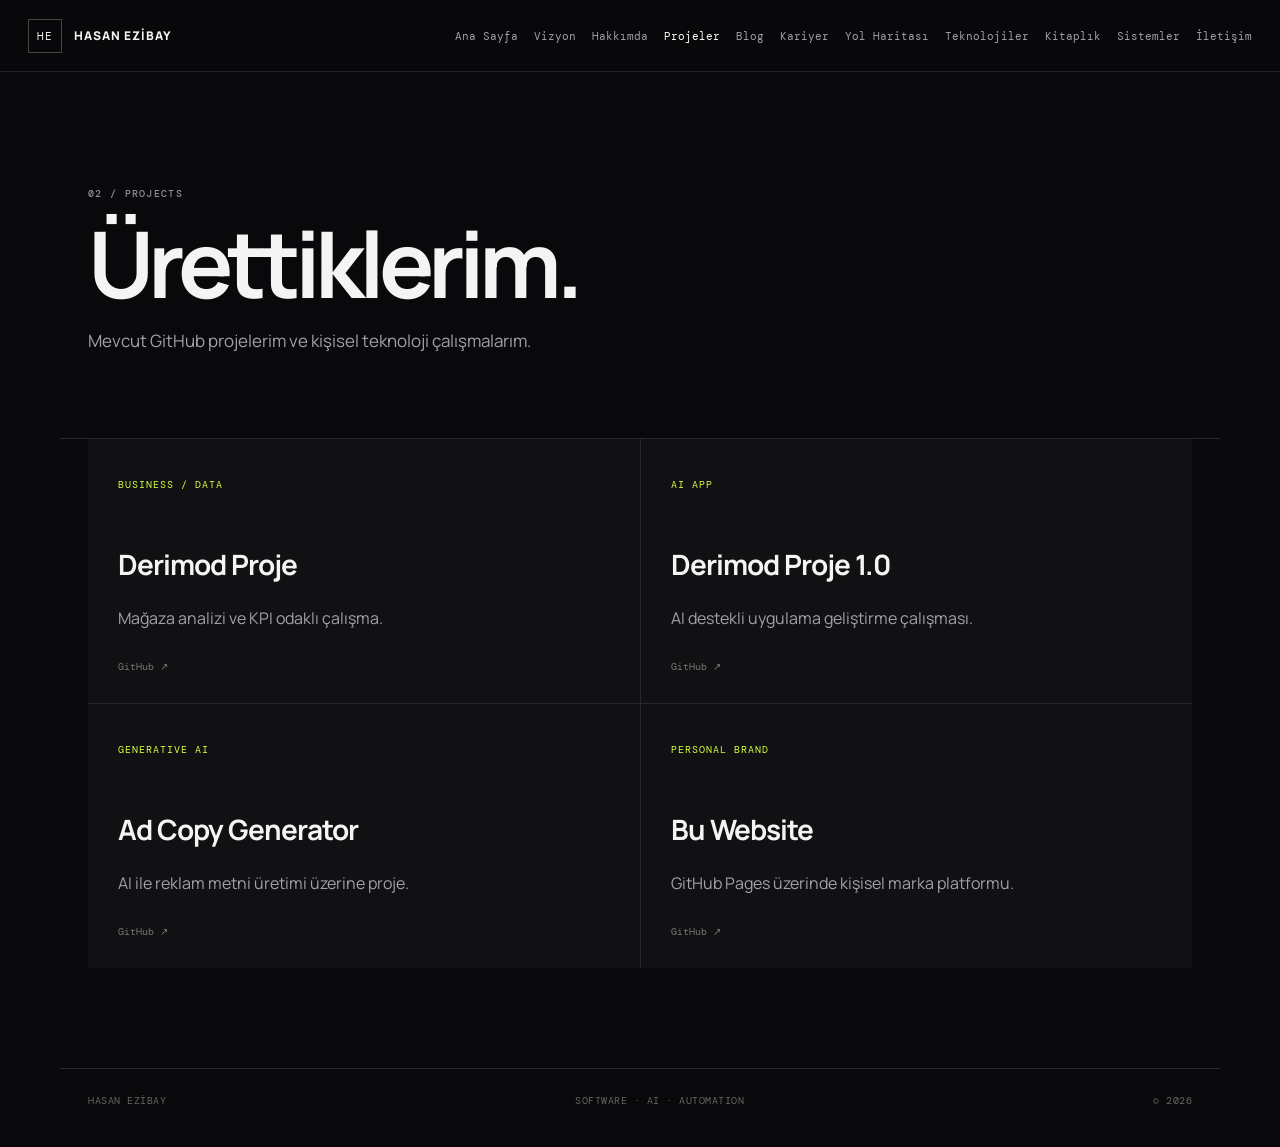
==== projects.html @ 58036315 "Add files via upload" ====
<!doctype html>
<html lang="tr">
<head>
<meta charset="utf-8">
<meta name="viewport" content="width=device-width,initial-scale=1">
<meta name="description" content="Hasan Ezibay — yazılım, yapay zekâ, otomasyon ve ürün geliştirme.">
<title>Projeler | Hasan Ezibay</title>
<link rel="preconnect" href="https://fonts.googleapis.com">
<link rel="preconnect" href="https://fonts.gstatic.com" crossorigin>
<link href="https://fonts.googleapis.com/css2?family=DM+Mono:wght@400;500&family=Manrope:wght@400;500;600;700;800&display=swap" rel="stylesheet">
<link rel="stylesheet" href="style.css">
</head>
<body>
<header class="site-header">
  <a class="brand" href="index.html"><span>HE</span> HASAN EZİBAY</a>
  <button class="menu-btn" aria-label="Menüyü aç/kapat">☰</button>
  <nav class="nav">
    <a href="index.html">Ana Sayfa</a><a href="vision.html">Vizyon</a>
    <a href="about.html">Hakkımda</a>
    <a href="projects.html">Projeler</a>
    <a href="blog.html">Blog</a>
    <a href="career.html">Kariyer</a>
    <a href="roadmap.html">Yol Haritası</a>
    <a href="tech.html">Teknolojiler</a>
    <a href="books.html">Kitaplık</a>
    <a href="systems.html">Sistemler</a>
    <a href="contact.html">İletişim</a>
  </nav>
</header>
<main>
<section class="page-head"><div class="eyebrow">02 / PROJECTS</div><h1>Ürettiklerim.</h1><p>Mevcut GitHub projelerim ve kişisel teknoloji çalışmalarım.</p></section>
<section class="cards">
<a class="card" href="https://github.com/hasanezibay/derimod_proje"><span>BUSINESS / DATA</span><h2>Derimod Proje</h2><p>Mağaza analizi ve KPI odaklı çalışma.</p><small>GitHub ↗</small></a>
<a class="card" href="https://github.com/hasanezibay/derimod_proje_1.0"><span>AI APP</span><h2>Derimod Proje 1.0</h2><p>AI destekli uygulama geliştirme çalışması.</p><small>GitHub ↗</small></a>
<a class="card" href="https://github.com/hasanezibay/ad-copy-generator"><span>GENERATIVE AI</span><h2>Ad Copy Generator</h2><p>AI ile reklam metni üretimi üzerine proje.</p><small>GitHub ↗</small></a>
<a class="card" href="https://github.com/hasanezibay/hasanezibay.github.io"><span>PERSONAL BRAND</span><h2>Bu Website</h2><p>GitHub Pages üzerinde kişisel marka platformu.</p><small>GitHub ↗</small></a>
</section>
</main>
<footer class="footer">
  <div>HASAN EZİBAY</div>
  <div>SOFTWARE · AI · AUTOMATION</div>
  <div>© <span id="year"></span></div>
</footer>
<script src="script.js"></script>
</body>
</html>
---- style.css ----
:root{--bg:#09090b;--surface:#111114;--surface2:#151519;--line:#28282e;--text:#f4f4f5;--muted:#a1a1aa;--accent:#d7ff3f;--max:1160px}*{box-sizing:border-box}html{scroll-behavior:smooth}body{margin:0;background:var(--bg);color:var(--text);font-family:Manrope,system-ui,sans-serif;line-height:1.7}a{color:inherit;text-decoration:none}.site-header{height:72px;position:sticky;top:0;z-index:50;background:#09090bdd;backdrop-filter:blur(16px);border-bottom:1px solid #222228;display:flex;align-items:center;justify-content:space-between;padding:0 28px}.brand{font-weight:800;letter-spacing:.08em;font-size:12px;white-space:nowrap}.brand span{display:inline-grid;place-items:center;width:34px;height:34px;border:1px solid #444;margin-right:9px;font:11px 'DM Mono'}.nav{display:flex;gap:16px;font:11px 'DM Mono';color:var(--muted);overflow:auto;white-space:nowrap}.nav a:hover,.nav a.active{color:#fff}.menu-btn{display:none;background:none;border:1px solid var(--line);color:#fff;padding:8px 10px}main{max-width:var(--max);margin:auto}.hero{padding:135px 28px 125px;min-height:690px}.eyebrow{font:500 10px 'DM Mono';letter-spacing:.13em;color:#8f8f98}.hero h1{font-size:clamp(54px,8vw,104px);line-height:.96;letter-spacing:-.065em;margin:24px 0 32px;max-width:1000px}.hero h1 em{color:var(--accent);font-style:normal}.hero-copy{max-width:680px;color:var(--muted);font-size:18px}.actions{display:flex;gap:10px;margin-top:34px;flex-wrap:wrap}.btn{display:inline-block;border:1px solid var(--line);padding:13px 19px;font-size:12px}.btn:hover{border-color:#666}.btn.primary{background:var(--accent);border-color:var(--accent);color:#080808;font-weight:800}.strip{display:grid;grid-template-columns:repeat(3,1fr);border-top:1px solid var(--line);border-bottom:1px solid var(--line)}.strip div{padding:25px 28px;border-right:1px solid var(--line)}.strip div:last-child{border-right:0}.strip span{color:var(--accent);font:10px 'DM Mono'}.strip b{display:block;margin-top:20px;font:11px 'DM Mono'}.strip p{margin:2px 0 0;color:var(--muted);font-size:12px}.home-grid{display:grid;grid-template-columns:repeat(3,1fr);gap:1px;background:var(--line);margin-top:90px}.home-grid article{background:var(--bg);padding:35px;min-height:270px}.home-grid h2{font-size:31px;letter-spacing:-.04em;margin:40px 0 8px}.home-grid p{color:var(--muted)}.home-grid a{font-size:12px}.cta{margin:100px 28px 130px;border-top:1px solid var(--line);padding-top:40px}.cta h2{font-size:clamp(42px,6vw,78px);line-height:1;letter-spacing:-.055em;margin:18px 0 35px}.page-head{padding:115px 28px 65px;border-bottom:1px solid var(--line)}.page-head h1{font-size:clamp(52px,8vw,92px);line-height:.95;letter-spacing:-.065em;margin:20px 0}.page-head p{max-width:650px;color:var(--muted);font-size:17px}.prose{padding:65px 28px;max-width:980px}.lead{font-size:27px;line-height:1.4;letter-spacing:-.03em}.prose>p:not(.lead){max-width:760px;color:var(--muted)}.cards{display:grid;grid-template-columns:repeat(2,1fr);gap:1px;background:var(--line);margin:0 28px 100px}.cards.three{grid-template-columns:repeat(3,1fr);margin:50px 0 0}.card{display:block;background:var(--surface);padding:30px;min-height:235px;transition:.2s}.card:hover{background:var(--surface2);transform:translateY(-2px)}.card span{color:var(--accent);font:10px 'DM Mono';letter-spacing:.1em}.card h2{font-size:28px;letter-spacing:-.035em;margin:45px 0 8px}.card p{color:var(--muted)}.card small{display:block;margin-top:28px;color:#777;font:10px 'DM Mono'}.timeline,.roadmap{margin:0 28px 120px;border-top:1px solid var(--line)}.timeline>div,.roadmap>div{display:grid;grid-template-columns:150px 1fr;gap:30px;padding:30px 0;border-bottom:1px solid var(--line)}.timeline b,.roadmap strong{color:var(--accent);font:11px 'DM Mono'}.timeline h2,.roadmap h2{margin:0 0 6px;font-size:25px}.timeline p,.roadmap p{margin:0;color:var(--muted)}.tags{display:flex;flex-wrap:wrap;gap:10px;padding:55px 28px 120px}.tags span{background:var(--surface);border:1px solid var(--line);padding:13px 16px;font-size:12px}.contact-box{display:flex;gap:10px;padding:65px 28px 150px;flex-wrap:wrap}.contact-box a{border:1px solid var(--line);padding:16px 22px}.contact-box a:hover{border-color:var(--accent);color:var(--accent)}.footer{max-width:var(--max);margin:auto;border-top:1px solid var(--line);padding:25px 28px 40px;display:flex;justify-content:space-between;color:#666;font:10px 'DM Mono';letter-spacing:.05em}.reveal{opacity:0;transform:translateY(15px);transition:.6s}.reveal.show{opacity:1;transform:none}@media(max-width:950px){.nav{max-width:57vw}.home-grid{grid-template-columns:1fr}.cards.three{grid-template-columns:1fr}.hero{min-height:auto}}@media(max-width:700px){.site-header{padding:0 16px}.menu-btn{display:block}.nav{display:none;position:absolute;left:0;right:0;top:72px;background:#09090b;border-bottom:1px solid var(--line);padding:18px 16px;flex-wrap:wrap;white-space:normal}.nav.open{display:flex}.nav a{padding:5px}.hero{padding:90px 18px 90px}.hero h1{font-size:55px}.hero-copy{font-size:16px}.strip{grid-template-columns:1fr}.strip div{border-right:0;border-bottom:1px solid var(--line)}.strip div:last-child{border-bottom:0}.page-head{padding:85px 18px 50px}.page-head h1{font-size:56px}.cards{grid-template-columns:1fr;margin:0 18px 80px}.prose{padding:45px 18px}.cards.three{margin:40px 0 0}.timeline,.roadmap{margin:0 18px 80px}.timeline>div,.roadmap>div{grid-template-columns:70px 1fr;gap:15px}.tags{padding:45px 18px 80px}.contact-box{padding:45px 18px 100px}.cta{margin:80px 18px 100px}.footer{margin:0 18px;padding-left:0;padding-right:0;gap:10px;flex-wrap:wrap}}
.page-head.compact{padding-top:75px;padding-bottom:40px;border-bottom:0}.page-head.compact h2{font-size:clamp(38px,5vw,62px);letter-spacing:-.05em;margin:15px 0 0}.goal-columns{display:grid;grid-template-columns:repeat(3,1fr);gap:1px;background:var(--line);margin:0 28px 110px}.goal-columns>div{background:var(--surface);padding:30px}.goal-columns span{color:var(--accent);font:10px 'DM Mono';letter-spacing:.08em}.goal-columns h2{font-size:32px;letter-spacing:-.04em;margin:35px 0 20px}.goal-columns ul{padding-left:18px;color:var(--muted)}.goal-columns li{margin:8px 0}@media(max-width:700px){.goal-columns{grid-template-columns:1fr;margin:0 18px 80px}}
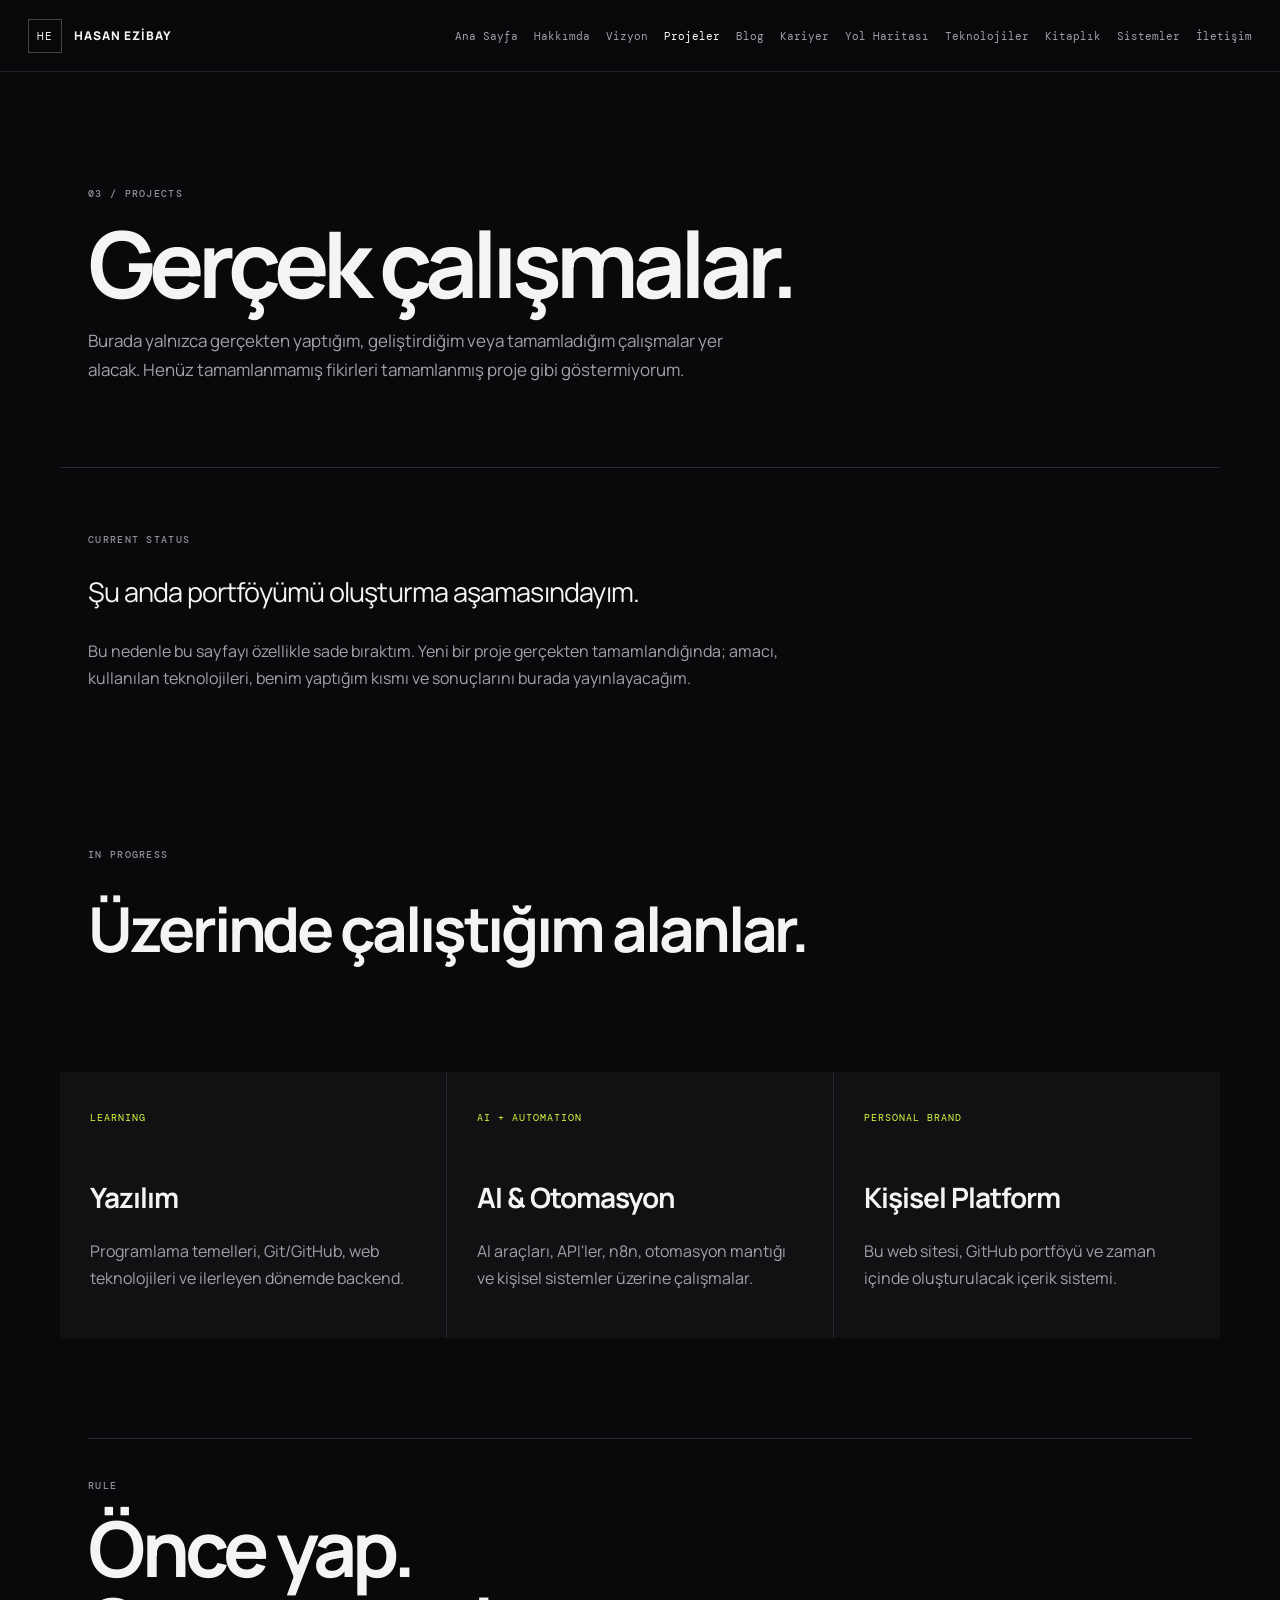
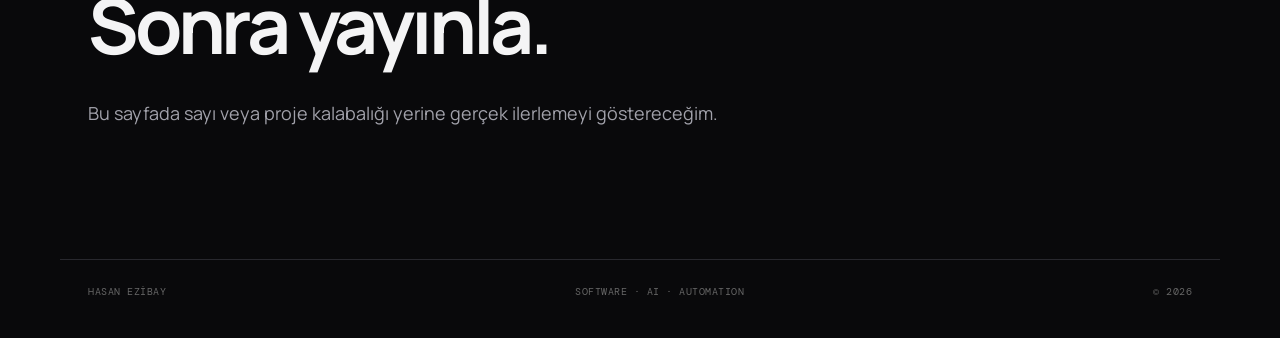
==== commit d9143978: "Add files via upload" ====
--- a/projects.html
+++ b/projects.html
@@ -1,9 +1,8 @@
 <!doctype html>
 <html lang="tr">
 <head>
-<meta charset="utf-8">
-<meta name="viewport" content="width=device-width,initial-scale=1">
-<meta name="description" content="Hasan Ezibay — yazılım, yapay zekâ, otomasyon ve ürün geliştirme.">
+<meta charset="utf-8"><meta name="viewport" content="width=device-width,initial-scale=1">
+<meta name="description" content="Hasan Ezibay — gerçek çalışmalar ve gelecekte yayınlanacak projeler.">
 <title>Projeler | Hasan Ezibay</title>
 <link rel="preconnect" href="https://fonts.googleapis.com">
 <link rel="preconnect" href="https://fonts.gstatic.com" crossorigin>
@@ -12,34 +11,68 @@
 </head>
 <body>
 <header class="site-header">
-  <a class="brand" href="index.html"><span>HE</span> HASAN EZİBAY</a>
-  <button class="menu-btn" aria-label="Menüyü aç/kapat">☰</button>
-  <nav class="nav">
-    <a href="index.html">Ana Sayfa</a><a href="vision.html">Vizyon</a>
-    <a href="about.html">Hakkımda</a>
-    <a href="projects.html">Projeler</a>
-    <a href="blog.html">Blog</a>
-    <a href="career.html">Kariyer</a>
-    <a href="roadmap.html">Yol Haritası</a>
-    <a href="tech.html">Teknolojiler</a>
-    <a href="books.html">Kitaplık</a>
-    <a href="systems.html">Sistemler</a>
-    <a href="contact.html">İletişim</a>
-  </nav>
+<a class="brand" href="index.html"><span>HE</span> HASAN EZİBAY</a>
+<button class="menu-btn" aria-label="Menüyü aç/kapat">☰</button>
+<nav class="nav">
+<a href="index.html">Ana Sayfa</a>
+<a href="about.html">Hakkımda</a>
+<a href="vision.html">Vizyon</a>
+<a href="projects.html">Projeler</a>
+<a href="blog.html">Blog</a>
+<a href="career.html">Kariyer</a>
+<a href="roadmap.html">Yol Haritası</a>
+<a href="tech.html">Teknolojiler</a>
+<a href="books.html">Kitaplık</a>
+<a href="systems.html">Sistemler</a>
+<a href="contact.html">İletişim</a>
+</nav>
 </header>
+
 <main>
-<section class="page-head"><div class="eyebrow">02 / PROJECTS</div><h1>Ürettiklerim.</h1><p>Mevcut GitHub projelerim ve kişisel teknoloji çalışmalarım.</p></section>
-<section class="cards">
-<a class="card" href="https://github.com/hasanezibay/derimod_proje"><span>BUSINESS / DATA</span><h2>Derimod Proje</h2><p>Mağaza analizi ve KPI odaklı çalışma.</p><small>GitHub ↗</small></a>
-<a class="card" href="https://github.com/hasanezibay/derimod_proje_1.0"><span>AI APP</span><h2>Derimod Proje 1.0</h2><p>AI destekli uygulama geliştirme çalışması.</p><small>GitHub ↗</small></a>
-<a class="card" href="https://github.com/hasanezibay/ad-copy-generator"><span>GENERATIVE AI</span><h2>Ad Copy Generator</h2><p>AI ile reklam metni üretimi üzerine proje.</p><small>GitHub ↗</small></a>
-<a class="card" href="https://github.com/hasanezibay/hasanezibay.github.io"><span>PERSONAL BRAND</span><h2>Bu Website</h2><p>GitHub Pages üzerinde kişisel marka platformu.</p><small>GitHub ↗</small></a>
+<section class="page-head">
+<div class="eyebrow">03 / PROJECTS</div>
+<h1>Gerçek çalışmalar.</h1>
+<p>Burada yalnızca gerçekten yaptığım, geliştirdiğim veya tamamladığım çalışmalar yer alacak. Henüz tamamlanmamış fikirleri tamamlanmış proje gibi göstermiyorum.</p>
+</section>
+
+<section class="prose project-note">
+<div class="eyebrow">CURRENT STATUS</div>
+<p class="lead">Şu anda portföyümü oluşturma aşamasındayım.</p>
+<p>Bu nedenle bu sayfayı özellikle sade bıraktım. Yeni bir proje gerçekten tamamlandığında; amacı, kullanılan teknolojileri, benim yaptığım kısmı ve sonuçlarını burada yayınlayacağım.</p>
+</section>
+
+<section class="page-head compact">
+<div class="eyebrow">IN PROGRESS</div>
+<h2>Üzerinde çalıştığım alanlar.</h2>
+</section>
+
+<section class="cards three">
+<article class="card">
+<span>LEARNING</span>
+<h2>Yazılım</h2>
+<p>Programlama temelleri, Git/GitHub, web teknolojileri ve ilerleyen dönemde backend.</p>
+</article>
+<article class="card">
+<span>AI + AUTOMATION</span>
+<h2>AI & Otomasyon</h2>
+<p>AI araçları, API'ler, n8n, otomasyon mantığı ve kişisel sistemler üzerine çalışmalar.</p>
+</article>
+<article class="card">
+<span>PERSONAL BRAND</span>
+<h2>Kişisel Platform</h2>
+<p>Bu web sitesi, GitHub portföyü ve zaman içinde oluşturulacak içerik sistemi.</p>
+</article>
+</section>
+
+<section class="cta">
+<div class="eyebrow">RULE</div>
+<h2>Önce yap.<br>Sonra yayınla.</h2>
+<p class="hero-copy">Bu sayfada sayı veya proje kalabalığı yerine gerçek ilerlemeyi göstereceğim.</p>
 </section>
 </main>
+
 <footer class="footer">
-  <div>HASAN EZİBAY</div>
-  <div>SOFTWARE · AI · AUTOMATION</div>
-  <div>© <span id="year"></span></div>
+<div>HASAN EZİBAY</div><div>SOFTWARE · AI · AUTOMATION</div><div>© <span id="year"></span></div>
 </footer>
 <script src="script.js"></script>
 </body>
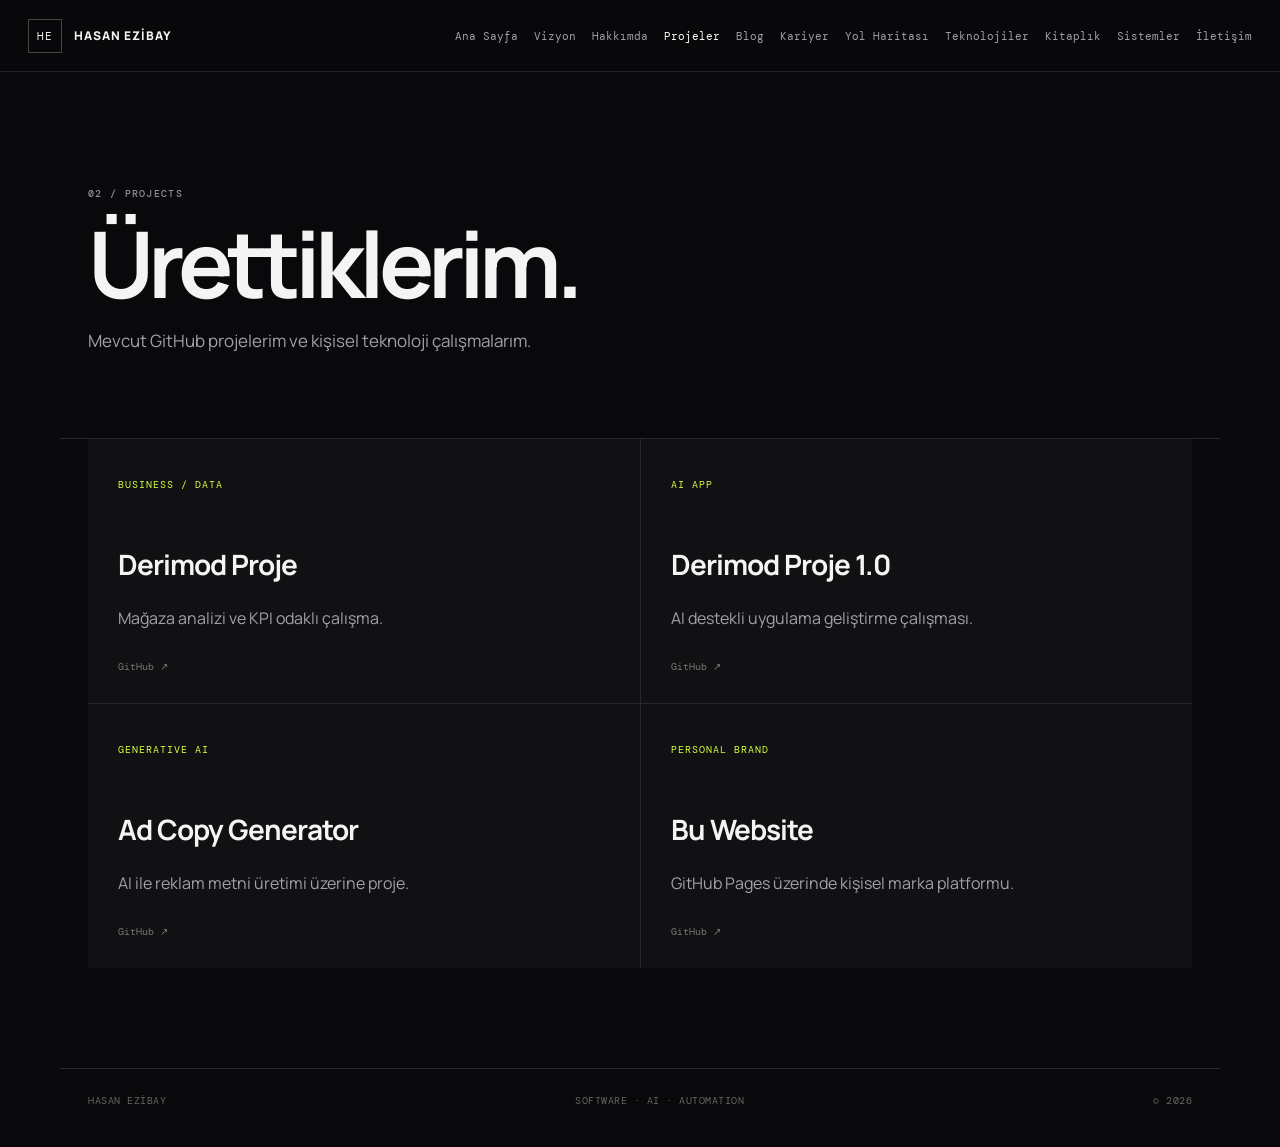
==== commit df906f0f: "Add files via upload" ====
--- a/projects.html
+++ b/projects.html
@@ -1,8 +1,9 @@
 <!doctype html>
 <html lang="tr">
 <head>
-<meta charset="utf-8"><meta name="viewport" content="width=device-width,initial-scale=1">
-<meta name="description" content="Hasan Ezibay — gerçek çalışmalar ve gelecekte yayınlanacak projeler.">
+<meta charset="utf-8">
+<meta name="viewport" content="width=device-width,initial-scale=1">
+<meta name="description" content="Hasan Ezibay — yazılım, yapay zekâ, otomasyon ve ürün geliştirme.">
 <title>Projeler | Hasan Ezibay</title>
 <link rel="preconnect" href="https://fonts.googleapis.com">
 <link rel="preconnect" href="https://fonts.gstatic.com" crossorigin>
@@ -11,68 +12,34 @@
 </head>
 <body>
 <header class="site-header">
-<a class="brand" href="index.html"><span>HE</span> HASAN EZİBAY</a>
-<button class="menu-btn" aria-label="Menüyü aç/kapat">☰</button>
-<nav class="nav">
-<a href="index.html">Ana Sayfa</a>
-<a href="about.html">Hakkımda</a>
-<a href="vision.html">Vizyon</a>
-<a href="projects.html">Projeler</a>
-<a href="blog.html">Blog</a>
-<a href="career.html">Kariyer</a>
-<a href="roadmap.html">Yol Haritası</a>
-<a href="tech.html">Teknolojiler</a>
-<a href="books.html">Kitaplık</a>
-<a href="systems.html">Sistemler</a>
-<a href="contact.html">İletişim</a>
-</nav>
+  <a class="brand" href="index.html"><span>HE</span> HASAN EZİBAY</a>
+  <button class="menu-btn" aria-label="Menüyü aç/kapat">☰</button>
+  <nav class="nav">
+    <a href="index.html">Ana Sayfa</a><a href="vision.html">Vizyon</a>
+    <a href="about.html">Hakkımda</a>
+    <a href="projects.html">Projeler</a>
+    <a href="blog.html">Blog</a>
+    <a href="career.html">Kariyer</a>
+    <a href="roadmap.html">Yol Haritası</a>
+    <a href="tech.html">Teknolojiler</a>
+    <a href="books.html">Kitaplık</a>
+    <a href="systems.html">Sistemler</a>
+    <a href="contact.html">İletişim</a>
+  </nav>
 </header>
-
 <main>
-<section class="page-head">
-<div class="eyebrow">03 / PROJECTS</div>
-<h1>Gerçek çalışmalar.</h1>
-<p>Burada yalnızca gerçekten yaptığım, geliştirdiğim veya tamamladığım çalışmalar yer alacak. Henüz tamamlanmamış fikirleri tamamlanmış proje gibi göstermiyorum.</p>
-</section>
-
-<section class="prose project-note">
-<div class="eyebrow">CURRENT STATUS</div>
-<p class="lead">Şu anda portföyümü oluşturma aşamasındayım.</p>
-<p>Bu nedenle bu sayfayı özellikle sade bıraktım. Yeni bir proje gerçekten tamamlandığında; amacı, kullanılan teknolojileri, benim yaptığım kısmı ve sonuçlarını burada yayınlayacağım.</p>
-</section>
-
-<section class="page-head compact">
-<div class="eyebrow">IN PROGRESS</div>
-<h2>Üzerinde çalıştığım alanlar.</h2>
-</section>
-
-<section class="cards three">
-<article class="card">
-<span>LEARNING</span>
-<h2>Yazılım</h2>
-<p>Programlama temelleri, Git/GitHub, web teknolojileri ve ilerleyen dönemde backend.</p>
-</article>
-<article class="card">
-<span>AI + AUTOMATION</span>
-<h2>AI & Otomasyon</h2>
-<p>AI araçları, API'ler, n8n, otomasyon mantığı ve kişisel sistemler üzerine çalışmalar.</p>
-</article>
-<article class="card">
-<span>PERSONAL BRAND</span>
-<h2>Kişisel Platform</h2>
-<p>Bu web sitesi, GitHub portföyü ve zaman içinde oluşturulacak içerik sistemi.</p>
-</article>
-</section>
-
-<section class="cta">
-<div class="eyebrow">RULE</div>
-<h2>Önce yap.<br>Sonra yayınla.</h2>
-<p class="hero-copy">Bu sayfada sayı veya proje kalabalığı yerine gerçek ilerlemeyi göstereceğim.</p>
+<section class="page-head"><div class="eyebrow">02 / PROJECTS</div><h1>Ürettiklerim.</h1><p>Mevcut GitHub projelerim ve kişisel teknoloji çalışmalarım.</p></section>
+<section class="cards">
+<a class="card" href="https://github.com/hasanezibay/derimod_proje"><span>BUSINESS / DATA</span><h2>Derimod Proje</h2><p>Mağaza analizi ve KPI odaklı çalışma.</p><small>GitHub ↗</small></a>
+<a class="card" href="https://github.com/hasanezibay/derimod_proje_1.0"><span>AI APP</span><h2>Derimod Proje 1.0</h2><p>AI destekli uygulama geliştirme çalışması.</p><small>GitHub ↗</small></a>
+<a class="card" href="https://github.com/hasanezibay/ad-copy-generator"><span>GENERATIVE AI</span><h2>Ad Copy Generator</h2><p>AI ile reklam metni üretimi üzerine proje.</p><small>GitHub ↗</small></a>
+<a class="card" href="https://github.com/hasanezibay/hasanezibay.github.io"><span>PERSONAL BRAND</span><h2>Bu Website</h2><p>GitHub Pages üzerinde kişisel marka platformu.</p><small>GitHub ↗</small></a>
 </section>
 </main>
-
 <footer class="footer">
-<div>HASAN EZİBAY</div><div>SOFTWARE · AI · AUTOMATION</div><div>© <span id="year"></span></div>
+  <div>HASAN EZİBAY</div>
+  <div>SOFTWARE · AI · AUTOMATION</div>
+  <div>© <span id="year"></span></div>
 </footer>
 <script src="script.js"></script>
 </body>
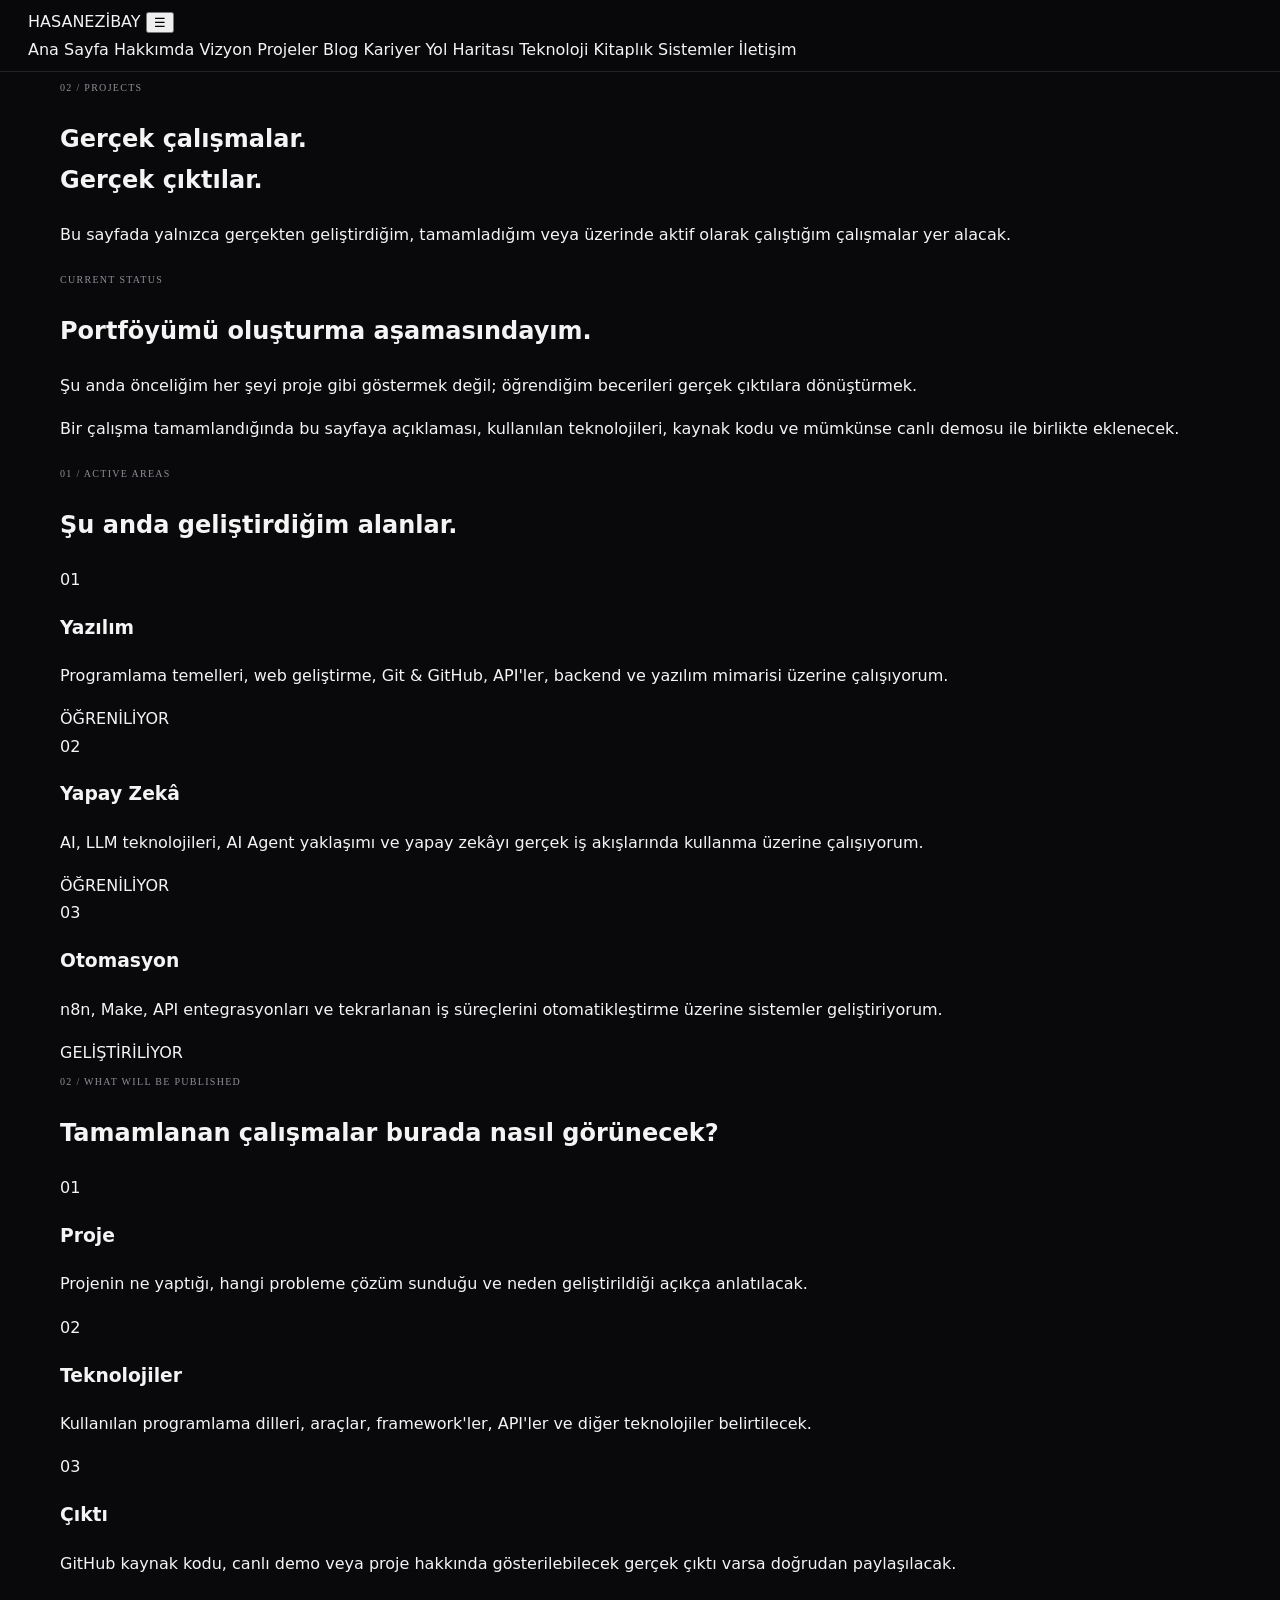
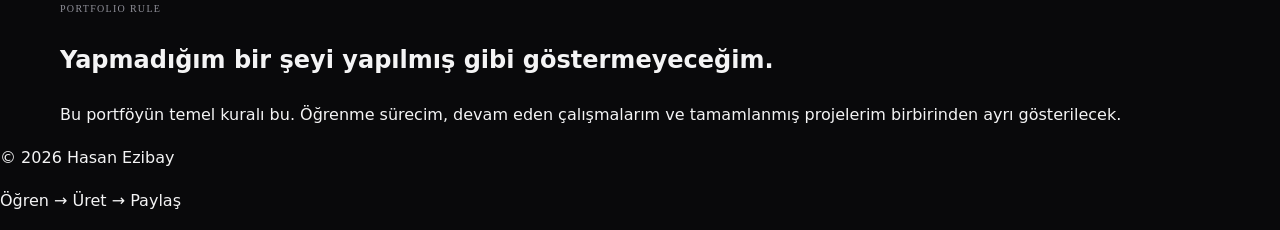
==== commit 81dd4533: "Add files via upload" ====
--- a/projects.html
+++ b/projects.html
@@ -1,46 +1,185 @@
-<!doctype html>
+<!DOCTYPE html>
 <html lang="tr">
 <head>
-<meta charset="utf-8">
-<meta name="viewport" content="width=device-width,initial-scale=1">
-<meta name="description" content="Hasan Ezibay — yazılım, yapay zekâ, otomasyon ve ürün geliştirme.">
-<title>Projeler | Hasan Ezibay</title>
-<link rel="preconnect" href="https://fonts.googleapis.com">
-<link rel="preconnect" href="https://fonts.gstatic.com" crossorigin>
-<link href="https://fonts.googleapis.com/css2?family=DM+Mono:wght@400;500&family=Manrope:wght@400;500;600;700;800&display=swap" rel="stylesheet">
-<link rel="stylesheet" href="style.css">
+    <meta charset="UTF-8">
+    <meta name="viewport" content="width=device-width, initial-scale=1.0">
+    <title>Projeler | Hasan Ezibay</title>
+    <meta name="description" content="Hasan Ezibay'ın geliştirdiği, üzerinde çalıştığı ve gelecekte yayınlamayı planladığı gerçek çalışmalar.">
+    <link rel="stylesheet" href="style.css">
 </head>
+
 <body>
+
 <header class="site-header">
-  <a class="brand" href="index.html"><span>HE</span> HASAN EZİBAY</a>
-  <button class="menu-btn" aria-label="Menüyü aç/kapat">☰</button>
-  <nav class="nav">
-    <a href="index.html">Ana Sayfa</a><a href="vision.html">Vizyon</a>
-    <a href="about.html">Hakkımda</a>
-    <a href="projects.html">Projeler</a>
-    <a href="blog.html">Blog</a>
-    <a href="career.html">Kariyer</a>
-    <a href="roadmap.html">Yol Haritası</a>
-    <a href="tech.html">Teknolojiler</a>
-    <a href="books.html">Kitaplık</a>
-    <a href="systems.html">Sistemler</a>
-    <a href="contact.html">İletişim</a>
-  </nav>
+    <div class="container nav-container">
+        <a href="index.html" class="logo">HASAN<span>EZİBAY</span></a>
+
+        <button class="menu-toggle" aria-label="Menüyü aç">☰</button>
+
+        <nav class="main-nav">
+            <a href="index.html">Ana Sayfa</a>
+            <a href="about.html">Hakkımda</a>
+            <a href="vision.html">Vizyon</a>
+            <a href="projects.html" class="active">Projeler</a>
+            <a href="blog.html">Blog</a>
+            <a href="career.html">Kariyer</a>
+            <a href="roadmap.html">Yol Haritası</a>
+            <a href="tech.html">Teknoloji</a>
+            <a href="books.html">Kitaplık</a>
+            <a href="systems.html">Sistemler</a>
+            <a href="contact.html">İletişim</a>
+        </nav>
+    </div>
 </header>
+
 <main>
-<section class="page-head"><div class="eyebrow">02 / PROJECTS</div><h1>Ürettiklerim.</h1><p>Mevcut GitHub projelerim ve kişisel teknoloji çalışmalarım.</p></section>
-<section class="cards">
-<a class="card" href="https://github.com/hasanezibay/derimod_proje"><span>BUSINESS / DATA</span><h2>Derimod Proje</h2><p>Mağaza analizi ve KPI odaklı çalışma.</p><small>GitHub ↗</small></a>
-<a class="card" href="https://github.com/hasanezibay/derimod_proje_1.0"><span>AI APP</span><h2>Derimod Proje 1.0</h2><p>AI destekli uygulama geliştirme çalışması.</p><small>GitHub ↗</small></a>
-<a class="card" href="https://github.com/hasanezibay/ad-copy-generator"><span>GENERATIVE AI</span><h2>Ad Copy Generator</h2><p>AI ile reklam metni üretimi üzerine proje.</p><small>GitHub ↗</small></a>
-<a class="card" href="https://github.com/hasanezibay/hasanezibay.github.io"><span>PERSONAL BRAND</span><h2>Bu Website</h2><p>GitHub Pages üzerinde kişisel marka platformu.</p><small>GitHub ↗</small></a>
-</section>
+
+    <section class="page-hero">
+        <div class="container">
+            <span class="eyebrow">02 / PROJECTS</span>
+
+            <h1>
+                Gerçek çalışmalar.<br>
+                Gerçek çıktılar.
+            </h1>
+
+            <p>
+                Bu sayfada yalnızca gerçekten geliştirdiğim,
+                tamamladığım veya üzerinde aktif olarak çalıştığım
+                çalışmalar yer alacak.
+            </p>
+        </div>
+    </section>
+
+    <section class="content-section">
+        <div class="container">
+
+            <div class="empty-state">
+                <span class="eyebrow">CURRENT STATUS</span>
+
+                <h2>
+                    Portföyümü oluşturma aşamasındayım.
+                </h2>
+
+                <p>
+                    Şu anda önceliğim her şeyi proje gibi göstermek değil;
+                    öğrendiğim becerileri gerçek çıktılara dönüştürmek.
+                </p>
+
+                <p>
+                    Bir çalışma tamamlandığında bu sayfaya açıklaması,
+                    kullanılan teknolojileri, kaynak kodu ve mümkünse
+                    canlı demosu ile birlikte eklenecek.
+                </p>
+            </div>
+
+            <div class="section-heading">
+                <span class="eyebrow">01 / ACTIVE AREAS</span>
+                <h2>Şu anda geliştirdiğim alanlar.</h2>
+            </div>
+
+            <div class="grid-3">
+
+                <article class="info-card">
+                    <span class="card-number">01</span>
+                    <h3>Yazılım</h3>
+                    <p>
+                        Programlama temelleri, web geliştirme,
+                        Git & GitHub, API'ler, backend ve yazılım
+                        mimarisi üzerine çalışıyorum.
+                    </p>
+                    <span class="status-label">ÖĞRENİLİYOR</span>
+                </article>
+
+                <article class="info-card">
+                    <span class="card-number">02</span>
+                    <h3>Yapay Zekâ</h3>
+                    <p>
+                        AI, LLM teknolojileri, AI Agent yaklaşımı
+                        ve yapay zekâyı gerçek iş akışlarında
+                        kullanma üzerine çalışıyorum.
+                    </p>
+                    <span class="status-label">ÖĞRENİLİYOR</span>
+                </article>
+
+                <article class="info-card">
+                    <span class="card-number">03</span>
+                    <h3>Otomasyon</h3>
+                    <p>
+                        n8n, Make, API entegrasyonları ve tekrarlanan
+                        iş süreçlerini otomatikleştirme üzerine
+                        sistemler geliştiriyorum.
+                    </p>
+                    <span class="status-label">GELİŞTİRİLİYOR</span>
+                </article>
+
+            </div>
+
+            <div class="section-heading">
+                <span class="eyebrow">02 / WHAT WILL BE PUBLISHED</span>
+                <h2>Tamamlanan çalışmalar burada nasıl görünecek?</h2>
+            </div>
+
+            <div class="grid-3">
+
+                <article class="info-card">
+                    <span class="card-number">01</span>
+                    <h3>Proje</h3>
+                    <p>
+                        Projenin ne yaptığı, hangi probleme çözüm
+                        sunduğu ve neden geliştirildiği açıkça
+                        anlatılacak.
+                    </p>
+                </article>
+
+                <article class="info-card">
+                    <span class="card-number">02</span>
+                    <h3>Teknolojiler</h3>
+                    <p>
+                        Kullanılan programlama dilleri, araçlar,
+                        framework'ler, API'ler ve diğer teknolojiler
+                        belirtilecek.
+                    </p>
+                </article>
+
+                <article class="info-card">
+                    <span class="card-number">03</span>
+                    <h3>Çıktı</h3>
+                    <p>
+                        GitHub kaynak kodu, canlı demo veya proje
+                        hakkında gösterilebilecek gerçek çıktı
+                        varsa doğrudan paylaşılacak.
+                    </p>
+                </article>
+
+            </div>
+
+            <div class="empty-state">
+                <span class="eyebrow">PORTFOLIO RULE</span>
+
+                <h2>
+                    Yapmadığım bir şeyi yapılmış gibi göstermeyeceğim.
+                </h2>
+
+                <p>
+                    Bu portföyün temel kuralı bu. Öğrenme sürecim,
+                    devam eden çalışmalarım ve tamamlanmış projelerim
+                    birbirinden ayrı gösterilecek.
+                </p>
+            </div>
+
+        </div>
+    </section>
+
 </main>
-<footer class="footer">
-  <div>HASAN EZİBAY</div>
-  <div>SOFTWARE · AI · AUTOMATION</div>
-  <div>© <span id="year"></span></div>
+
+<footer class="site-footer">
+    <div class="container footer-inner">
+        <p>© <span id="year"></span> Hasan Ezibay</p>
+        <p>Öğren → Üret → Paylaş</p>
+    </div>
 </footer>
+
 <script src="script.js"></script>
 </body>
-</html>+</html>
